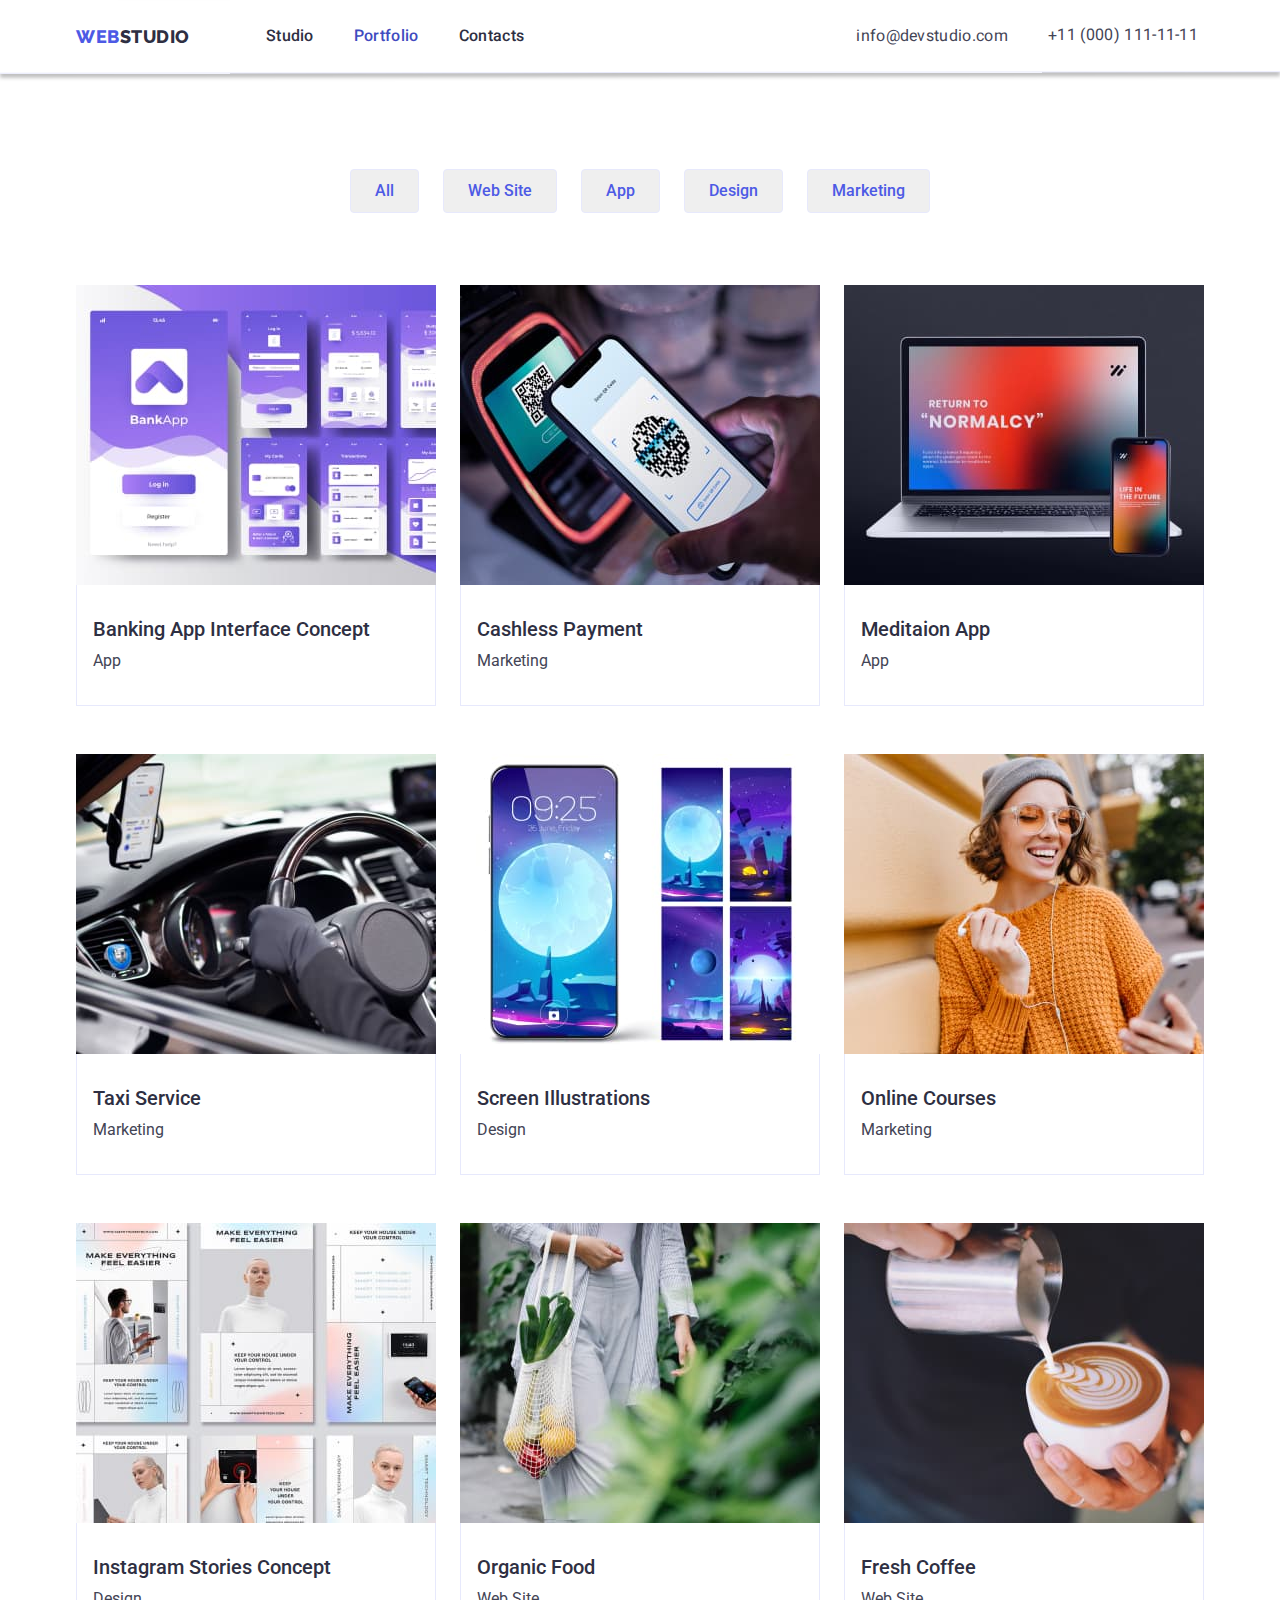
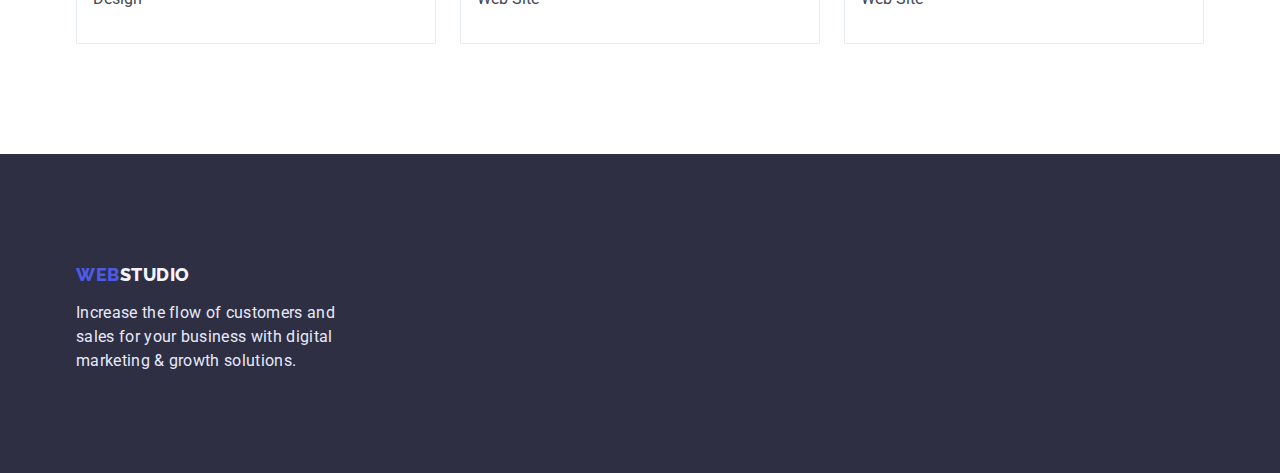
==== portfolio.html @ 9b11d1d2 "upgr" ====
<!DOCTYPE html>
<html lang="en">
  <head>
    <meta charset="UTF-8" />
    <meta http-equiv="X-UA-Compatible" content="IE=edge" />
    <meta name="viewport" content="width=device-width, initial-scale=1.0" />
    <title>Document</title>
    <link
      rel="stylesheet"
      href="https://cdn.jsdelivr.net/npm/modern-normalize@1.1.0/modern-normalize.min.css"
    />
    <link rel="preconnect" href="https://fonts.googleapis.com" />
    <link rel="preconnect" href="https://fonts.gstatic.com" crossorigin />
    <link
      href="https://fonts.googleapis.com/css2?family=Raleway:wght@800&family=Roboto:wght@400;500;700;900&display=swap"
      rel="stylesheet"
    />
    <link rel="stylesheet" href="./css/styles.css" />
  </head>
  <body>
    <!-- HEADER -->
    <header class="top-header">
      <div class="container page-header-container">
        <nav class="navigation">
          <a class="link logo" href="./index.html"
            ><span class="logo-span">Web</span>Studio</a
          >
          <ul class="menu list">
            <li class="menu-item">
              <a class="menu-nav link" href="./index.html">Studio</a>
            </li>
            <li class="menu-item">
              <a class="menu-nav link studio-after" href="./portfolio.html"
                >Portfolio</a
              >
            </li>
            <li class="menu-item">
              <a class="menu-nav link" href="">Contacts</a>
            </li>
          </ul>
        </nav>
        <address class="address-content">
          <ul class="list contact">
            <li>
              <a class="link mail address" href="mailto:info@devstudio.com"
                >info@devstudio.com</a
              >
            </li>
            <li class="number">
              <a class="phone-number link address" href="tel:+110001111111"
                >+11 (000) 111-11-11</a
              >
            </li>
          </ul>
        </address>
      </div>
    </header>
    <!-- PAGE -->
    <main>
      <section class="section-portfolio section">
        <div class="container">
          <h1 class="visually-hidden">Portfolio</h1>
          <ul class="list buttons">
            <li class="buttons-item">
              <button class="modal-button button-text" type="button">
                All
              </button>
            </li>
            <li class="buttons-item">
              <button class="modal-button button-text" type="button">
                Web Site
              </button>
            </li>
            <li class="buttons-item">
              <button class="modal-button button-text" type="button">
                App
              </button>
            </li>
            <li class="buttons-item">
              <button class="modal-button button-text" type="button">
                Design
              </button>
            </li>
            <li class="buttons-item">
              <button class="modal-button button-text" type="button">
                Marketing
              </button>
            </li>
          </ul>
          <!-- UL2 -->
          <ul class="list images">
            <li class="picture-item">
              <img
                class="images-picture"
                src="./images/interface.jpg"
                alt="interface"
                width="360"
              />
              <div class="subject-text-container">
                <h2 class="images-subject">Banking App Interface Concept</h2>
                <p class="images-text">App</p>
              </div>
            </li>
            <li class="picture-item">
              <img
                class="images-picture"
                src="./images/phoneqr.jpg"
                alt="phoneqrcod"
                width="360"
              />
              <div class="subject-text-container">
                <h2 class="images-subject">Cashless Payment</h2>
                <p class="images-text">Marketing</p>
              </div>
            </li>
            <li class="picture-item">
              <img
                class="images-picture"
                src="./images/gadgets.jpg"
                alt="gadgets"
                width="360"
              />
              <div class="subject-text-container">
                <h2 class="images-subject">Meditaion App</h2>
                <p class="images-text">App</p>
              </div>
            </li>
            <li class="picture-item">
              <img
                class="images-picture"
                src="./images/car.jpg"
                alt="car"
                width="360"
              />
              <div class="subject-text-container">
                <h2 class="images-subject">Taxi Service</h2>
                <p class="images-text">Marketing</p>
              </div>
            </li>
            <li class="picture-item">
              <img
                class="images-picture"
                src="./images/phone.jpg"
                alt="phonescreen"
                width="360"
              />
              <div class="subject-text-container">
                <h2 class="images-subject">Screen Illustrations</h2>
                <p class="images-text">Design</p>
              </div>
            </li>
            <li class="picture-item">
              <img
                class="images-picture"
                src="./images/womansmile.jpg"
                alt="womansmile"
                width="360"
              />
              <div class="subject-text-container">
                <h2 class="images-subject">Online Courses</h2>
                <p class="images-text">Marketing</p>
              </div>
            </li>
            <li class="picture-item">
              <img
                class="images-picture"
                src="./images/panelsetup.jpg"
                alt="panelsetup"
                width="360"
              />
              <div class="subject-text-container">
                <h2 class="images-subject">Instagram Stories Concept</h2>
                <p class="images-text">Design</p>
              </div>
            </li>
            <li class="picture-item">
              <img
                class="images-picture"
                src="./images/womaningray.jpg"
                alt="womaningray"
                width="360"
              />
              <div class="subject-text-container">
                <h2 class="images-subject">Organic Food</h2>
                <p class="images-text">Web Site</p>
              </div>
            </li>
            <li class="picture-item">
              <img
                class="images-picture"
                src="./images/coffee.jpg"
                alt="coffee"
                width="360"
              />
              <div class="subject-text-container">
                <h2 class="images-subject">Fresh Coffee</h2>
                <p class="images-text">Web Site</p>
              </div>
            </li>
          </ul>
        </div>
      </section>
    </main>
    <!-- FOOTER -->
    <footer class="holder section">
      <div class="page-footer-holder container">
        <a class="link logo" href="./index.html"
          ><span class="logo-span">Web</span>
          <span class="holder-span">Studio</span></a
        >
        <p class="holder-text">
          Increase the flow of customers and sales for your business with
          digital marketing & growth solutions.
        </p>
      </div>
    </footer>
  </body>
</html>
---- css/styles.css ----
:root {
  --main-color: #434455;
  --main-title-color: #2e2f42;
  --accent-hoverfa-color: #404bbf;
  --phon-white-color: #ffffff;
  --ocean-color: #4d5ae5;
  --phon-special-color: #f4f4fd;
  --additional-color: #e7e9fc;
}
body {
  font-family: 'Roboto', sans-serif;
  font-size: 16px;
  font-weight: 400;
  line-height: 1.5;
  color: var(--main-title-color);
}
.list {
  list-style: none;
  padding: 0;
  margin: 0;
}
.link {
  text-decoration: none;
}

h1,
h2,
h3,
h4,
p {
  margin-top: 0;
  margin-bottom: 0;
}
ul,
ol {
  margin-top: 0;
  margin-bottom: 0;
  padding-left: 0;
}
img {
  display: block;
  max-width: 100%;
  height: auto;
}
button {
  cursor: pointer;
}
.container {
  width: 1158px;
  margin-left: auto;
  margin-right: auto;
  padding-left: 15px;
  padding-right: 15px;
}
.page-header-container {
  display: flex;
}
.navigation {
  display: flex;
  align-items: center;
}
.menu {
  display: flex;
  align-items: center;
}
.contact {
  display: flex;
  align-items: center;
}
.logo {
  margin-right: 76px;
}
.menu-item:not(:last-child) {
  margin-right: 40px;
}
.address-content {
  margin-left: 332px;
}
.number {
  margin-left: 40px;
}
.top-header {
  padding-top: 24px;
  padding-bottom: 24px;
}

.page-hero-container {
  display: flex;
  justify-content: center;
  align-items: center;
  flex-direction: column;
}
.modal-btn {
  display: flex;
  align-items: center;
}
.page-start-container {
  display: flex;
}
.start-item {
  display: flex;
  gap: 24px;
}
.start-paragraph {
  margin-bottom: 8px;
}
.content-container-item {
  display: flex;
  justify-content: center;
}
.content-item:not(:nth-child(3n)) {
  margin-right: 24px;
}
.subject {
  text-align: center;
  margin-bottom: 72px;
}
.aside-container-item {
  display: flex;
  gap: 24px;
}
.aside-item {
  flex-direction: column;
  background-color: var(--phon-white-color);
  box-shadow: 0px 1px 6px rgba(46, 47, 66, 0.08),
    0px 1px 1px rgba(46, 47, 66, 0.16), 0px 2px 1px rgba(46, 47, 66, 0.08);
  border-radius: 0px 0px 4px 4px;
}
.container-subtitle-aside {
  padding-top: 32px;
  padding-bottom: 32px;
}

.subtitle {
  text-align: center;
}
.aside-desc {
  text-align: center;
}

/* ==============================PORTFOLIOFLEX===================== */
.buttons {
  display: flex;
  align-items: center;
  gap: 24px;
  margin-bottom: 72px;
  justify-content: center;
}
.images {
  display: flex;
  column-gap: 24px;
  row-gap: 48px;
  flex-wrap: wrap;
}
.images-subject {
  margin-bottom: 8px;
}

/* ===============================================HEADER================================== */
/*===================================LOGO===============================*/
.top-header {
  border-bottom: 1px solid var(--additional-color);
  box-shadow: 0px 4px 4px rgba(0, 0, 0, 0.25);
  transform: rotate(-0.07deg);
  margin-left: auto;
  margin-right: auto;
}
.logo-span {
  color: var(--ocean-color);
}
.logo {
  font-family: 'Raleway', sans-serif;
  font-weight: 800;
  font-size: 18px;
  line-height: 1.17;
  display: flex;
  align-items: center;
  letter-spacing: 0.03em;
  text-transform: uppercase;
  color: var(--main-title-color);
}
/*===========================NAVIGATION================================*/
.menu-nav {
  font-weight: 500;
  letter-spacing: 0.02em;
  color: var(--main-title-color);
}
.menu-nav:hover,
.menu-nav:focus {
  color: var(--accent-hoverfa-color);
}
.studio-after {
  color: var(--accent-hoverfa-color);
}

/*=================================ADDRESS==============================*/
.mail {
  font-style: normal;
  letter-spacing: 0.02em;
  color: var(--main-color);
}
.phone-number {
  font-style: normal;
  letter-spacing: 0.02em;
  color: var(--main-color);
}
.address :active {
  color: var(--accent-hoverfa-color);
}
.address:hover,
.address:focus {
  color: var(--accent-hoverfa-color);
}
/*==================================MAIN SECTION1==============================*/
.section {
  padding-top: 188px;
  padding-bottom: 188px;
}
.hero-background {
  max-width: 1440px;
  height: 600px;
  background-image: linear-gradient(
      rgba(46, 47, 66, 0.7),
      rgba(46, 47, 66, 0.7)
    ),
    url(../images/people-office.jpg);
  background-repeat: no-repeat;
  background-position: center;
  background-attachment: fixed;
  background-size: contain;
  margin-left: auto;
  margin-right: auto;
}
.hero {
  width: 496px;
  font-weight: 700;
  font-size: 56px;
  line-height: 1.07;
  letter-spacing: 0.02em;
  color: var(--phon-white-color);
  margin-bottom: 48px;
  text-align: center;
}
.modal-btn {
  flex-direction: row;
  padding: 16px 32px;
  gap: 10px;
  background: var(--ocean-color);
  border: 1px var(--ocean-color);
  border-radius: 4px;
  padding-top: 16px;
  padding-right: 32px;
  padding-bottom: 16px;
  padding-left: 32px;
  max-width: 169px;
}
.modal-btn:hover,
.modal-btn:focus {
  background: var(--accent-hoverfa-color);
}

.modal-btn:active {
  color: var(--accent-hoverfa-color);
}
.modal-text:active {
  color: var(--phon-white-color);
}
.modal-text {
  font-family: inherit;
  font-weight: 500;
  color: var(--phon-white-color);
  background: var(--ocean-color);
}
/*=====================================SECTION2==============================*/
.start {
  padding-top: 120px;
  padding-bottom: 60px;
}
.start-paragraph-text {
  width: 264px;
}
.start-paragraph {
  font-weight: 500;
  font-size: 20px;
  line-height: 1.2;
  letter-spacing: 0.02em;
  color: var(--main-title-color);
}
.start-text {
  letter-spacing: 0.02em;
  color: var(--main-color);
}
/*=====================================SECTION3=============================*/
.content {
  padding-top: 60px;
  padding-bottom: 120px;
}
.subject {
  font-weight: 700;
  font-size: 36px;
  line-height: 1.11;
  letter-spacing: 0.02em;
  color: var(--main-title-color);
}
.content-pic {
  background: linear-gradient(
    0deg,
    rgba(77, 90, 229, 0.1),
    rgba(77, 90, 229, 0.1)
  );
  background-blend-mode: soft-light, normal;
  border: 1px solid var(--additional-color);
}
.start, /*SECTION2*/
.content,/*SECTION3*/
.section-portfolio {
  background-color: var(--phon-white-color);
}
/*=========================================SECTION4=================================*/
.subtitle {
  font-weight: 500;
  font-size: 20px;
  line-height: 1.2;
  color: var(--main-title-color);
  margin-bottom: 8px;
}
.aside-desc {
  letter-spacing: 0.02em;
  color: var(--main-color);
}
.aside {
  background-color: var(--phon-special-color);
  padding-top: 120px;
  padding-bottom: 110px;
}
/*================================FOOTER=====================================*/
.holder {
  background: var(--main-title-color);
  padding-top: 110px;
  padding-bottom: 100px;
}
.holder-span {
  font-family: 'Raleway', sans-serif;
  font-weight: 800;
  font-size: 18px;
  line-height: 1.17;
  color: var(--phon-special-color);
}
.holder-text {
  line-height: 1.5;
  letter-spacing: 0.02em;
  color: var(--additional-color);
  margin-top: 16px;
  width: 264px;
}

/* ==========================================PORTFOLIO===================================== */
/* HEADER IN STUDIO */
.section-portfolio {
  padding-top: 96px;
  padding-bottom: 110px;
}
.visually-hidden {
  position: absolute;
  width: 1px;
  height: 1px;
  margin: -1px;
  border: 0;
  padding: 0;
  white-space: nowrap;
  clip-path: inset(100%);
  clip: rect(0 0 0 0);
  overflow: hidden;
}
.modal-button {
  border: 1px solid var(--additional-color);
  border-radius: 4px;
}
.modal-button:hover,
.modal-button:focus {
  background: var(--accent-hoverfa-color);
  box-shadow: 0px 3px 1px rgba(0, 0, 0, 0.1), 0px 2px 1px rgba(0, 0, 0, 0.08),
    0px 2px 2px rgba(0, 0, 0, 0.12);
  border-radius: 4px;
  border: 1px solid var(--accent-hoverfa-color);
}
.modal-button:active {
  background: var(--accent-hoverfa-color);
}

.button-text {
  font-family: inherit;
  font-weight: 500;
  color: var(--ocean-color);
  padding: 12px 24px;
}
.button-text:hover,
.button-text:focus {
  color: var(--phon-white-color);
}
.subject-text-container {
  background: var(--phon-white-color);
  border: 1px solid var(--additional-color);
  border-top: none;
  padding: 32px 16px;
}
.images-subject {
  font-weight: 500;
  font-size: 20px;
  line-height: 1.2;
  color: var(--main-title-color);
}
.images-text {
  color: var(--main-color);
}
/* FOOTER IN STUDIO */
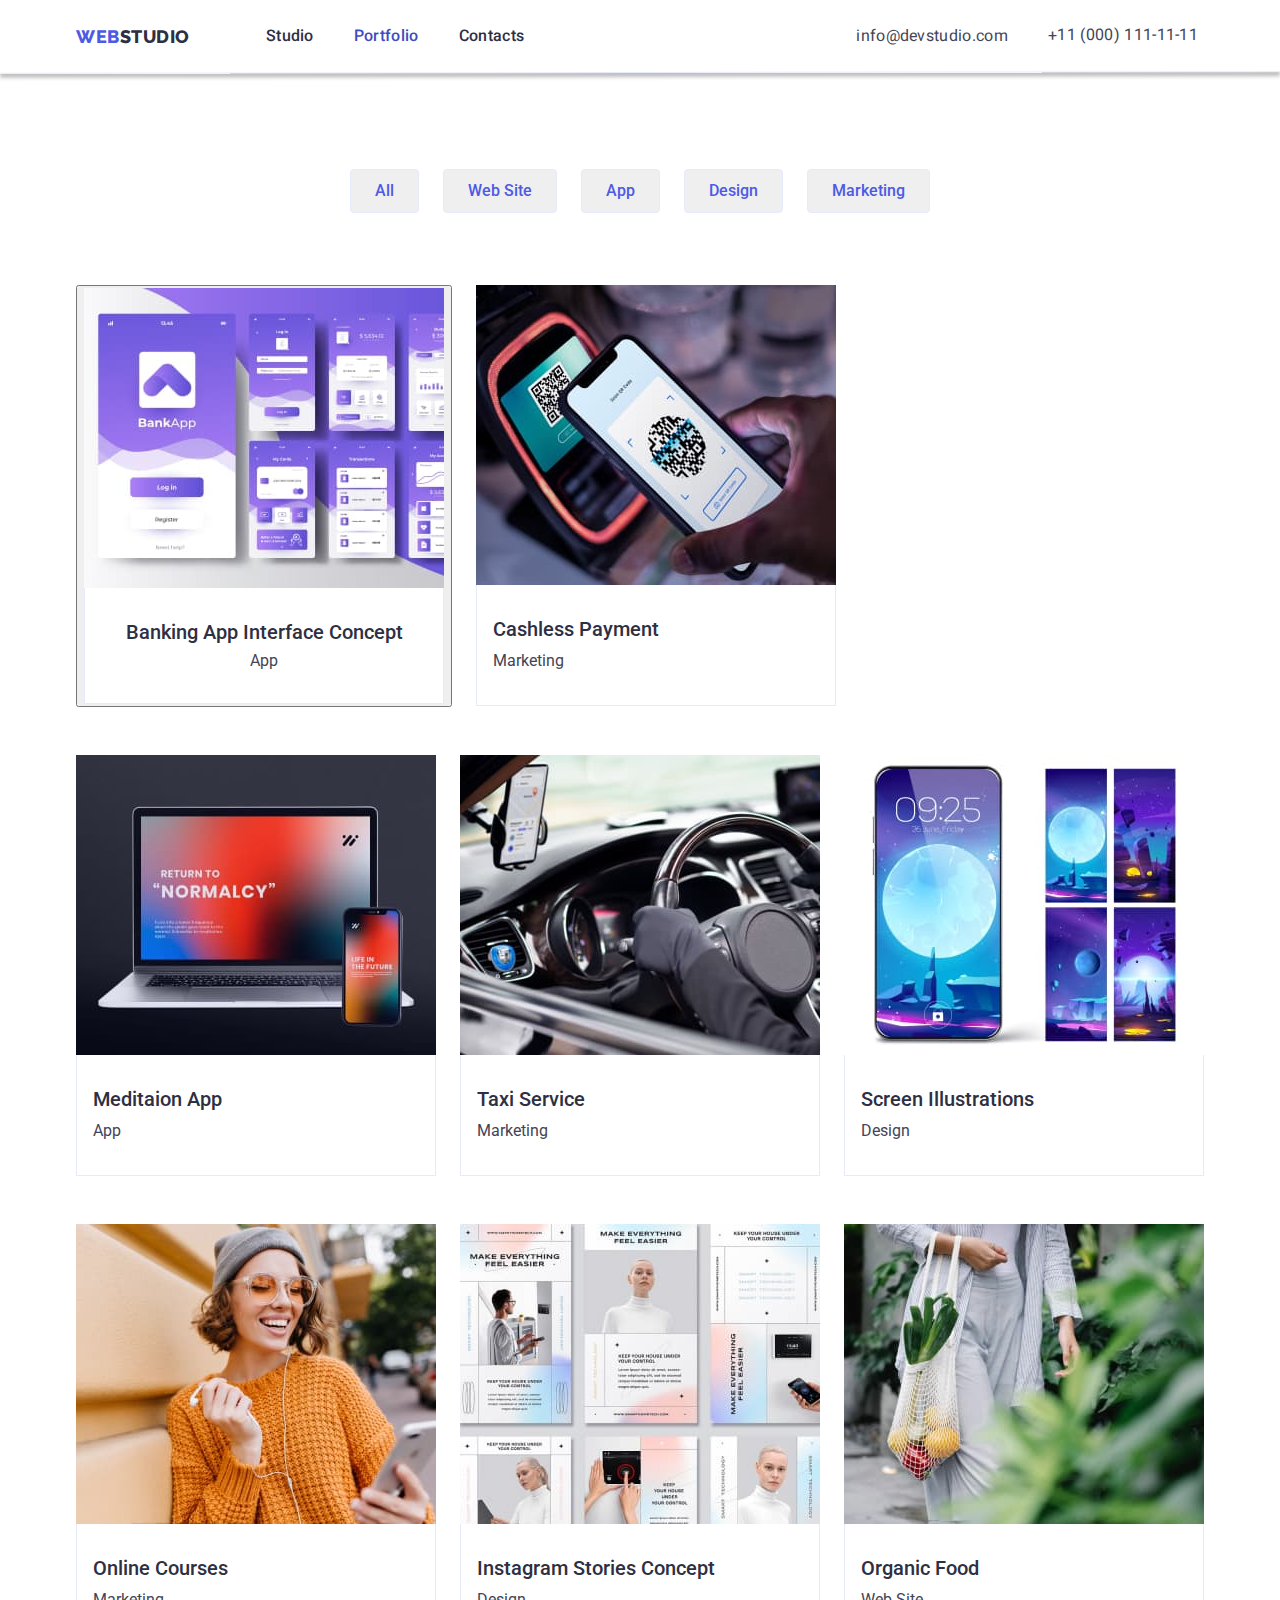
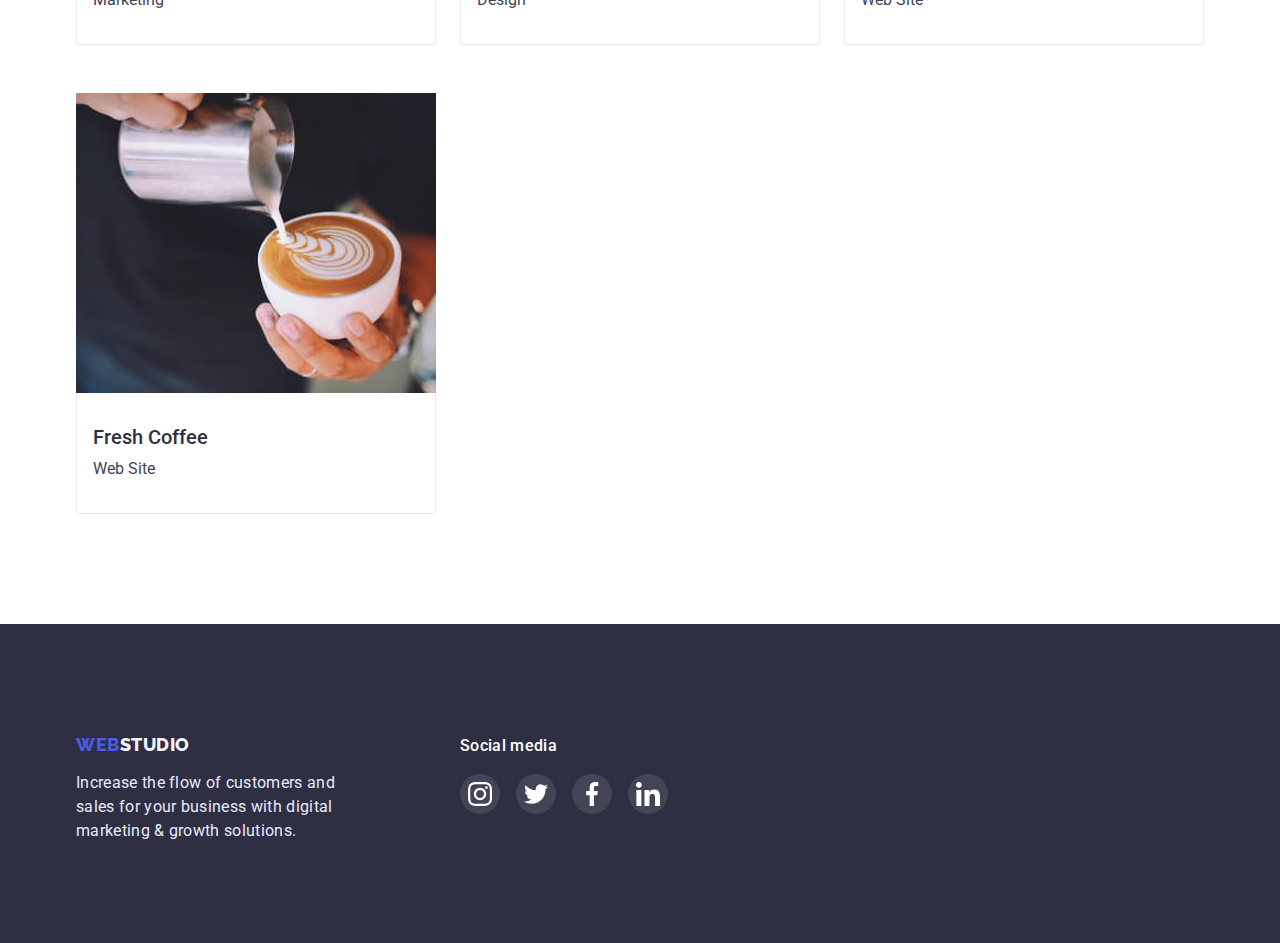
==== commit df04dda6: "upgricon" ====
--- a/portfolio.html
+++ b/portfolio.html
@@ -90,16 +90,18 @@
           <!-- UL2 -->
           <ul class="list images">
             <li class="picture-item">
-              <img
-                class="images-picture"
-                src="./images/interface.jpg"
-                alt="interface"
-                width="360"
-              />
-              <div class="subject-text-container">
-                <h2 class="images-subject">Banking App Interface Concept</h2>
-                <p class="images-text">App</p>
-              </div>
+              <button type="button" class="images-link-picture">
+                <img
+                  class="images-picture"
+                  src="./images/interface.jpg"
+                  alt="interface"
+                  width="360"
+                />
+                <div class="subject-text-container">
+                  <h2 class="images-subject">Banking App Interface Concept</h2>
+                  <p class="images-text">App</p>
+                </div>
+              </button>
             </li>
             <li class="picture-item">
               <img
@@ -203,15 +205,50 @@
     </main>
     <!-- FOOTER -->
     <footer class="holder section">
-      <div class="page-footer-holder container">
-        <a class="link logo" href="./index.html"
-          ><span class="logo-span">Web</span>
-          <span class="holder-span">Studio</span></a
-        >
-        <p class="holder-text">
-          Increase the flow of customers and sales for your business with
-          digital marketing & growth solutions.
-        </p>
+      <div class="container container-holder">
+        <div class="page-footer-holder">
+          <a class="link logo" href="./index.html"
+            ><span class="logo-span">Web</span>
+            <span class="holder-span">Studio</span></a
+          >
+          <p class="holder-text">
+            Increase the flow of customers and sales for your business with
+            digital marketing & growth solutions.
+          </p>
+        </div>
+        <div class="holder-container-icons">
+          <h2 class="holder-icon-subtitle">Social media</h2>
+          <ul class="list holder-list">
+            <li class="holder-item">
+              <a class="holder-link" href="https://www.instagram.com/">
+                <svg class="holder-icon" width="24" height="24">
+                  <use href="./images/icons.svg#icon-instagram"></use>
+                </svg>
+              </a>
+            </li>
+            <li class="holder-item">
+              <a class="holder-link" href="https://twitter.com/">
+                <svg class="holder-icon" width="24" height="24">
+                  <use href="./images/icons.svg#icon-twitter"></use>
+                </svg>
+              </a>
+            </li>
+            <li class="holder-item">
+              <a class="holder-link" href="https://www.facebook.com">
+                <svg class="holder-icon" width="24" height="24">
+                  <use href="./images/icons.svg#icon-facebook"></use>
+                </svg>
+              </a>
+            </li>
+            <li class="holder-item">
+              <a class="holder-link" href="https://ru.linkedin.com/">
+                <svg class="holder-icon" width="24" height="24">
+                  <use href="./images/icons.svg#icon-linkedin"></use>
+                </svg>
+              </a>
+            </li>
+          </ul>
+        </div>
       </div>
     </footer>
   </body>
--- a/css/styles.css
+++ b/css/styles.css
@@ -6,6 +6,7 @@
   --ocean-color: #4d5ae5;
   --phon-special-color: #f4f4fd;
   --additional-color: #e7e9fc;
+  --icon-fill-color: #8e8f99;
 }
 body {
   font-family: 'Roboto', sans-serif;
@@ -218,16 +219,15 @@
 }
 .hero-background {
   max-width: 1440px;
-  height: 600px;
   background-image: linear-gradient(
       rgba(46, 47, 66, 0.7),
       rgba(46, 47, 66, 0.7)
     ),
     url(../images/people-office.jpg);
   background-repeat: no-repeat;
-  background-position: center;
+  background-position: 50% 0%;
   background-attachment: fixed;
-  background-size: contain;
+  background-size: 1440px 600px;
   margin-left: auto;
   margin-right: auto;
 }
@@ -272,6 +272,7 @@
   background: var(--ocean-color);
 }
 /*=====================================SECTION2==============================*/
+
 .start {
   padding-top: 120px;
   padding-bottom: 60px;
@@ -290,6 +291,7 @@
   letter-spacing: 0.02em;
   color: var(--main-color);
 }
+
 /*=====================================SECTION3=============================*/
 .content {
   padding-top: 60px;
@@ -313,6 +315,7 @@
 }
 .start, /*SECTION2*/
 .content,/*SECTION3*/
+.clients,/*SECTION5*/
 .section-portfolio {
   background-color: var(--phon-white-color);
 }
@@ -331,13 +334,55 @@
 .aside {
   background-color: var(--phon-special-color);
   padding-top: 120px;
+  padding-bottom: 120px;
+}
+/* ======================================SECTION5========================================= */
+.clients {
+  padding-top: 120px;
   padding-bottom: 110px;
 }
+.clients-subtitle {
+  font-weight: 700;
+  font-size: 36px;
+  line-height: 1.12;
+  text-align: center;
+  letter-spacing: 0.02em;
+  color: var(--main-title-color);
+  margin-bottom: 72px;
+}
+.clients-list {
+  display: flex;
+  gap: 24px;
+  justify-content: center;
+}
+.clients-item {
+  width: 168px;
+  height: 88px;
+}
+.clients-link {
+  display: flex;
+  width: 100%;
+  height: 100%;
+  align-items: center;
+  justify-content: center;
+  fill: var(--icon-fill-color);
+  border: 1px solid var(--icon-fill-color);
+}
+.clients-link:hover,
+.clients-link:focus {
+  fill: var(--accent-hoverfa-color);
+}
 /*================================FOOTER=====================================*/
+.container-holder {
+  display: flex;
+}
 .holder {
   background: var(--main-title-color);
   padding-top: 110px;
   padding-bottom: 100px;
+}
+.holder-logo-link {
+  width: 115px;
 }
 .holder-span {
   font-family: 'Raleway', sans-serif;
@@ -353,7 +398,45 @@
   margin-top: 16px;
   width: 264px;
 }
-
+/* =================================ICON FOOTER====================================== */
+.holder-icon-subtitle {
+  display: flex;
+  justify-content: flex-start;
+  font-weight: 500;
+  font-size: 16px;
+  line-height: 1.5;
+  letter-spacing: 0.02em;
+  color: #ffffff;
+  margin-bottom: 16px;
+}
+.holder-list {
+  display: flex;
+  gap: 16px;
+  justify-content: center;
+}
+.holder-item {
+  width: 40px;
+  height: 40px;
+}
+.holder-link {
+  display: flex;
+  width: 100%;
+  height: 100%;
+  border-radius: 50%;
+  background-color: rgba(255, 255, 255, 0.1);
+  align-items: center;
+  justify-content: center;
+  fill: var(--phon-white-color);
+}
+.holder-link:hover,
+.holder-link:focus {
+  fill: var(--phon-white-color);
+  background-color: #31d0aa;
+}
+.holder-container-icons {
+  width: 208px;
+  margin-left: 120px;
+}
 /* ==========================================PORTFOLIO===================================== */
 /* HEADER IN STUDIO */
 .section-portfolio {
@@ -398,6 +481,11 @@
 .button-text:focus {
   color: var(--phon-white-color);
 }
+
+.images-link-picture:hover {
+  box-shadow: 0px 1px 6px rgba(46, 47, 66, 0.08),
+    0px 1px 1px rgba(46, 47, 66, 0.16), 0px 2px 1px rgba(46, 47, 66, 0.08);
+}
 .subject-text-container {
   background: var(--phon-white-color);
   border: 1px solid var(--additional-color);
@@ -414,3 +502,39 @@
   color: var(--main-color);
 }
 /* FOOTER IN STUDIO */
+/* ======================ICONS====================== */
+/* ==================DECORATIVEICONS SECTION2================= */
+.decorative-container {
+  display: flex;
+  justify-content: center;
+  background-color: var(--phon-special-color);
+  padding-top: 24px;
+  padding-bottom: 24px;
+  margin-bottom: 8px;
+}
+
+/* =========ICONSSOCIAL SECTION4 ========== */
+.socials-list {
+  display: flex;
+  gap: 24px;
+  justify-content: center;
+  margin-top: 8px;
+}
+.socials-item {
+  width: 40px;
+  height: 40px;
+}
+.socials-link {
+  display: flex;
+  width: 100%;
+  height: 100%;
+  background-color: var(--ocean-color);
+  border-radius: 50%;
+  align-items: center;
+  justify-content: center;
+  fill: var(--phon-special-color);
+}
+.socials-link:hover,
+.socials-link:focus {
+  fill: var(--accent-hoverfa-color);
+}
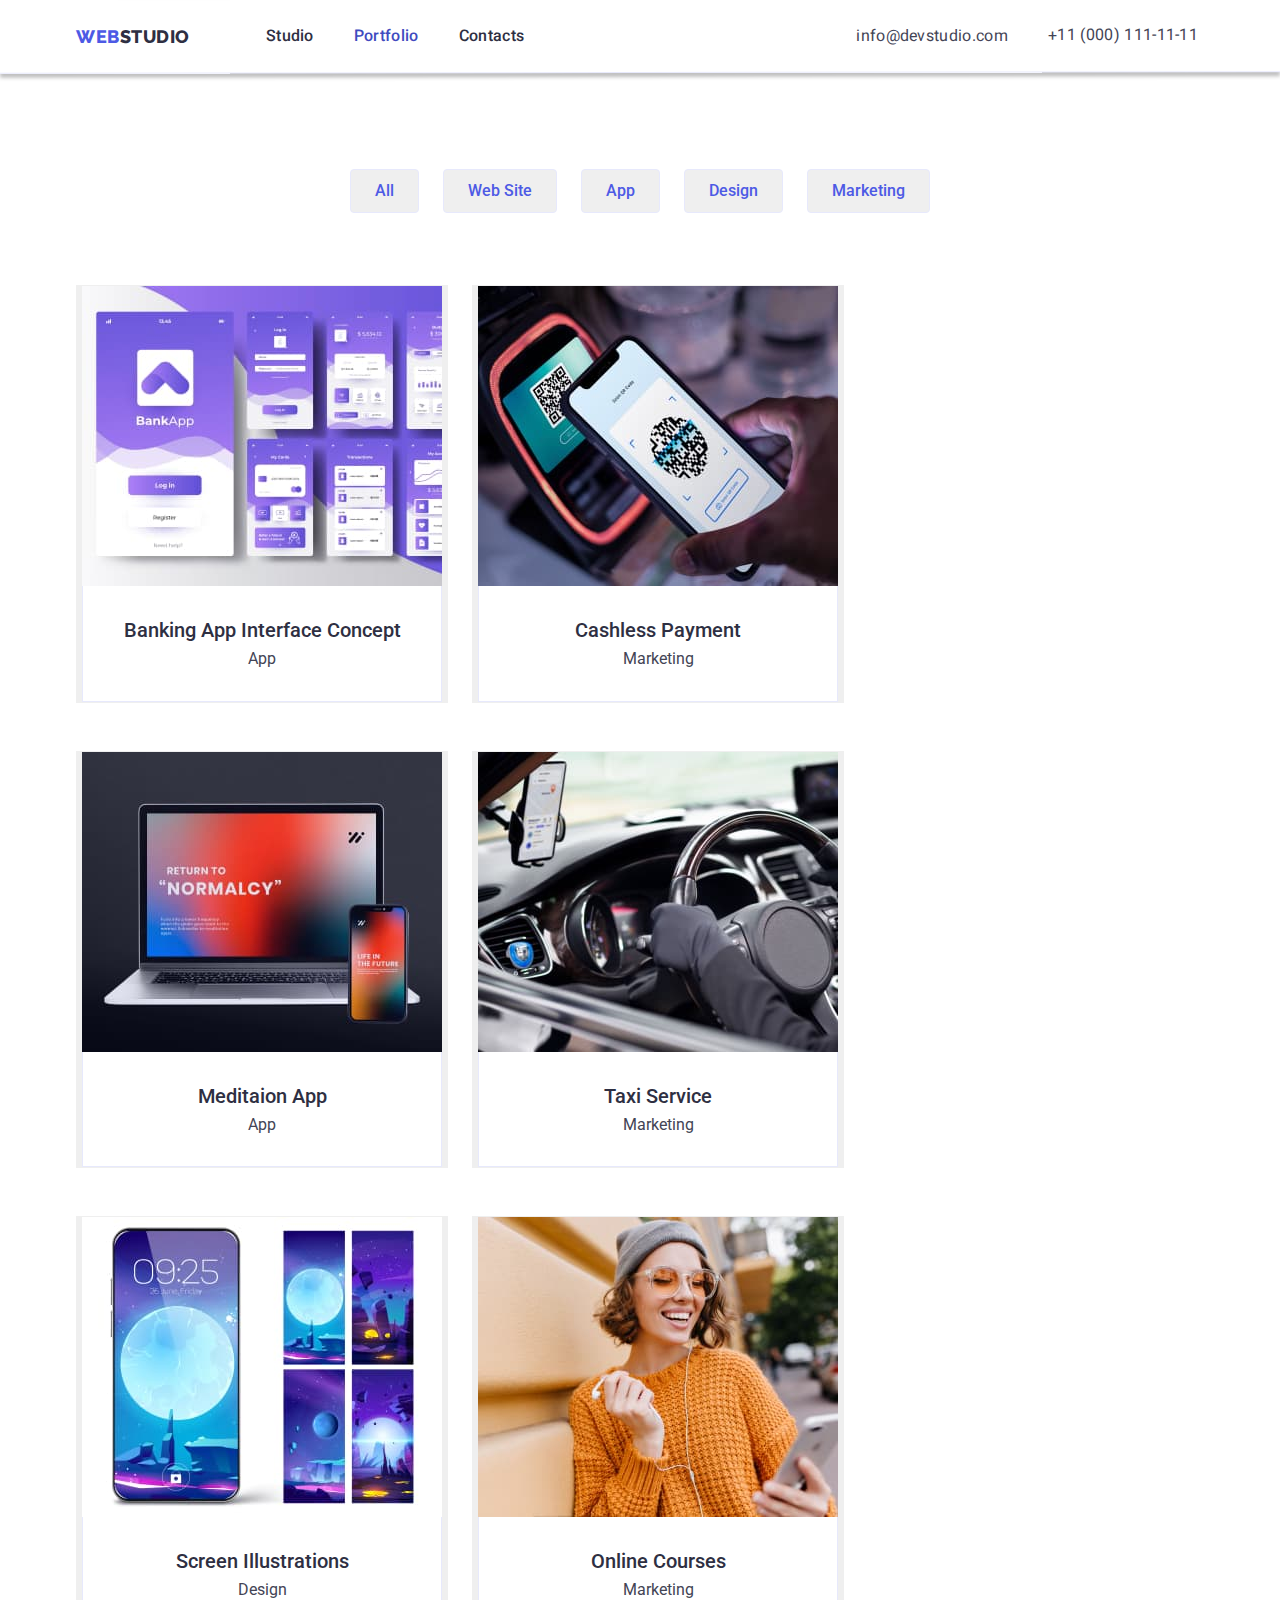
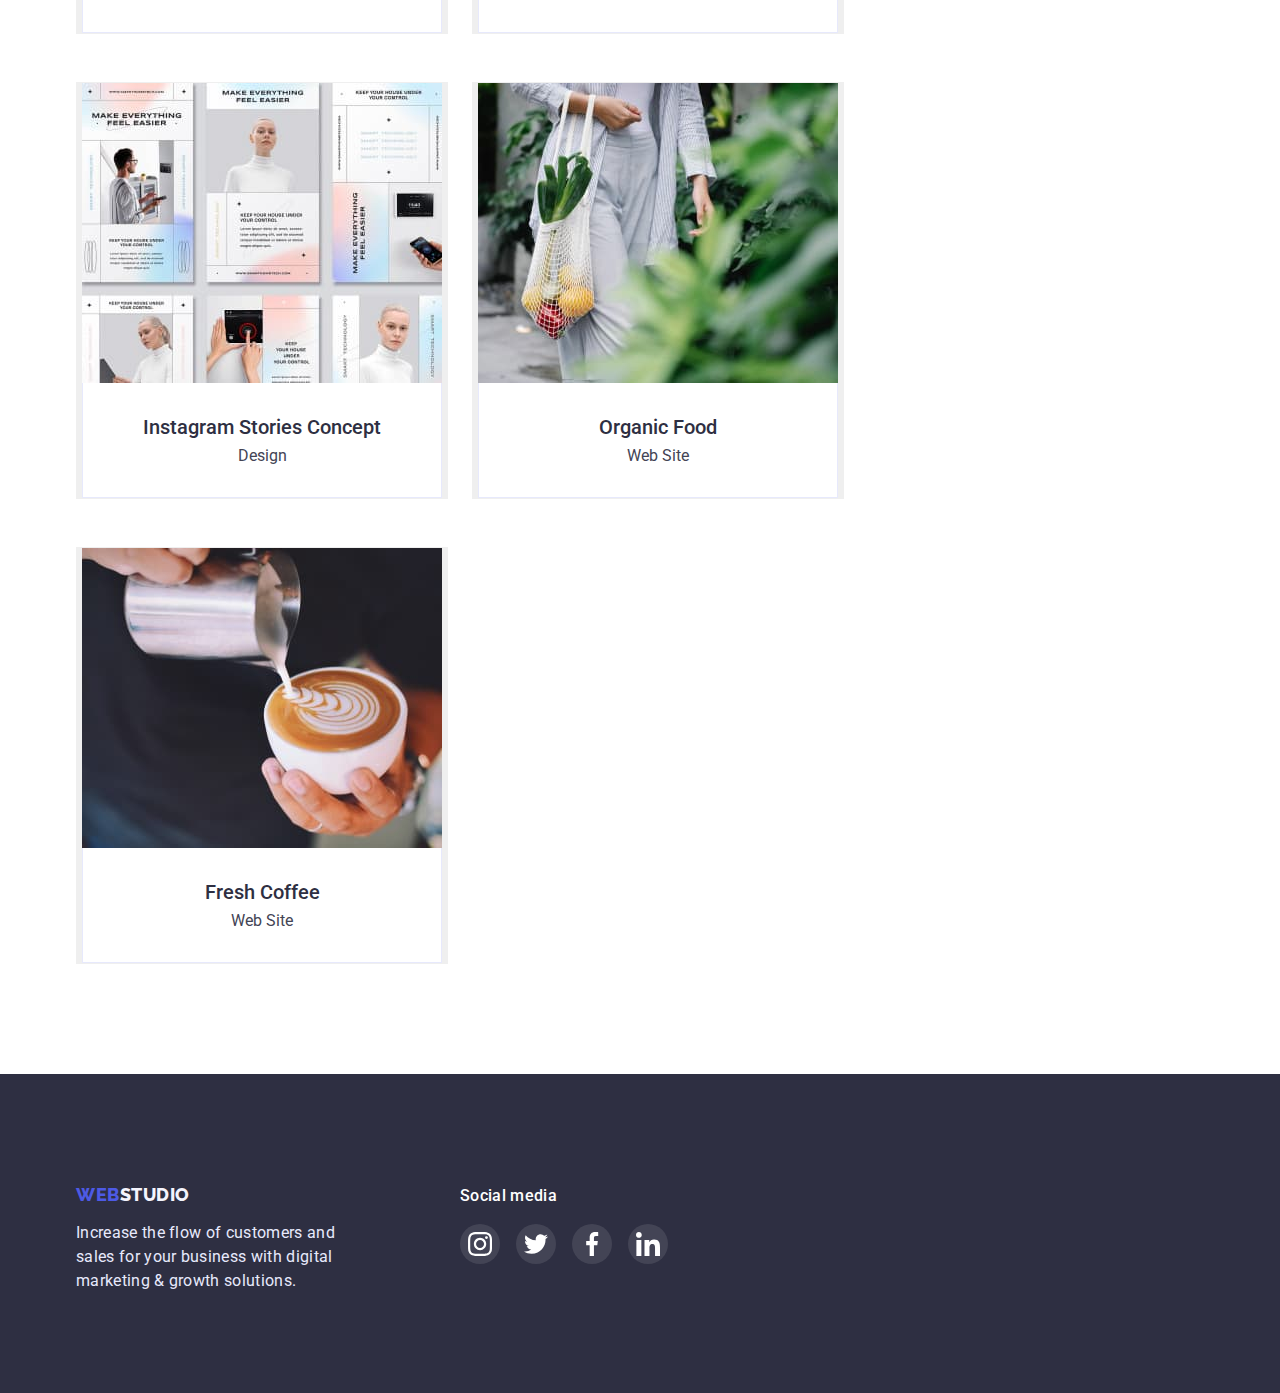
==== commit 176bce68: "upgr" ====
--- a/portfolio.html
+++ b/portfolio.html
@@ -104,100 +104,116 @@
               </button>
             </li>
             <li class="picture-item">
-              <img
-                class="images-picture"
-                src="./images/phoneqr.jpg"
-                alt="phoneqrcod"
-                width="360"
-              />
-              <div class="subject-text-container">
-                <h2 class="images-subject">Cashless Payment</h2>
-                <p class="images-text">Marketing</p>
-              </div>
-            </li>
-            <li class="picture-item">
-              <img
-                class="images-picture"
-                src="./images/gadgets.jpg"
-                alt="gadgets"
-                width="360"
-              />
-              <div class="subject-text-container">
-                <h2 class="images-subject">Meditaion App</h2>
-                <p class="images-text">App</p>
-              </div>
-            </li>
-            <li class="picture-item">
-              <img
-                class="images-picture"
-                src="./images/car.jpg"
-                alt="car"
-                width="360"
-              />
-              <div class="subject-text-container">
-                <h2 class="images-subject">Taxi Service</h2>
-                <p class="images-text">Marketing</p>
-              </div>
-            </li>
-            <li class="picture-item">
-              <img
-                class="images-picture"
-                src="./images/phone.jpg"
-                alt="phonescreen"
-                width="360"
-              />
-              <div class="subject-text-container">
-                <h2 class="images-subject">Screen Illustrations</h2>
-                <p class="images-text">Design</p>
-              </div>
-            </li>
-            <li class="picture-item">
-              <img
-                class="images-picture"
-                src="./images/womansmile.jpg"
-                alt="womansmile"
-                width="360"
-              />
-              <div class="subject-text-container">
-                <h2 class="images-subject">Online Courses</h2>
-                <p class="images-text">Marketing</p>
-              </div>
-            </li>
-            <li class="picture-item">
-              <img
-                class="images-picture"
-                src="./images/panelsetup.jpg"
-                alt="panelsetup"
-                width="360"
-              />
-              <div class="subject-text-container">
-                <h2 class="images-subject">Instagram Stories Concept</h2>
-                <p class="images-text">Design</p>
-              </div>
-            </li>
-            <li class="picture-item">
-              <img
-                class="images-picture"
-                src="./images/womaningray.jpg"
-                alt="womaningray"
-                width="360"
-              />
-              <div class="subject-text-container">
-                <h2 class="images-subject">Organic Food</h2>
-                <p class="images-text">Web Site</p>
-              </div>
-            </li>
-            <li class="picture-item">
-              <img
-                class="images-picture"
-                src="./images/coffee.jpg"
-                alt="coffee"
-                width="360"
-              />
-              <div class="subject-text-container">
-                <h2 class="images-subject">Fresh Coffee</h2>
-                <p class="images-text">Web Site</p>
-              </div>
+              <button type="button" class="images-link-picture">
+                <img
+                  class="images-picture"
+                  src="./images/phoneqr.jpg"
+                  alt="phoneqrcod"
+                  width="360"
+                />
+                <div class="subject-text-container">
+                  <h2 class="images-subject">Cashless Payment</h2>
+                  <p class="images-text">Marketing</p>
+                </div>
+              </button>
+            </li>
+            <li class="picture-item">
+              <button type="button" class="images-link-picture">
+                <img
+                  class="images-picture"
+                  src="./images/gadgets.jpg"
+                  alt="gadgets"
+                  width="360"
+                />
+                <div class="subject-text-container">
+                  <h2 class="images-subject">Meditaion App</h2>
+                  <p class="images-text">App</p>
+                </div>
+              </button>
+            </li>
+            <li class="picture-item">
+              <button type="button" class="images-link-picture">
+                <img
+                  class="images-picture"
+                  src="./images/car.jpg"
+                  alt="car"
+                  width="360"
+                />
+                <div class="subject-text-container">
+                  <h2 class="images-subject">Taxi Service</h2>
+                  <p class="images-text">Marketing</p>
+                </div>
+              </button>
+            </li>
+            <li class="picture-item">
+              <button type="button" class="images-link-picture">
+                <img
+                  class="images-picture"
+                  src="./images/phone.jpg"
+                  alt="phonescreen"
+                  width="360"
+                />
+                <div class="subject-text-container">
+                  <h2 class="images-subject">Screen Illustrations</h2>
+                  <p class="images-text">Design</p>
+                </div>
+              </button>
+            </li>
+            <li class="picture-item">
+              <button type="button" class="images-link-picture">
+                <img
+                  class="images-picture"
+                  src="./images/womansmile.jpg"
+                  alt="womansmile"
+                  width="360"
+                />
+                <div class="subject-text-container">
+                  <h2 class="images-subject">Online Courses</h2>
+                  <p class="images-text">Marketing</p>
+                </div>
+              </button>
+            </li>
+            <li class="picture-item">
+              <button type="button" class="images-link-picture">
+                <img
+                  class="images-picture"
+                  src="./images/panelsetup.jpg"
+                  alt="panelsetup"
+                  width="360"
+                />
+                <div class="subject-text-container">
+                  <h2 class="images-subject">Instagram Stories Concept</h2>
+                  <p class="images-text">Design</p>
+                </div>
+              </button>
+            </li>
+            <li class="picture-item">
+              <button type="button" class="images-link-picture">
+                <img
+                  class="images-picture"
+                  src="./images/womaningray.jpg"
+                  alt="womaningray"
+                  width="360"
+                />
+                <div class="subject-text-container">
+                  <h2 class="images-subject">Organic Food</h2>
+                  <p class="images-text">Web Site</p>
+                </div>
+              </button>
+            </li>
+            <li class="picture-item">
+              <button type="button" class="images-link-picture">
+                <img
+                  class="images-picture"
+                  src="./images/coffee.jpg"
+                  alt="coffee"
+                  width="360"
+                />
+                <div class="subject-text-container">
+                  <h2 class="images-subject">Fresh Coffee</h2>
+                  <p class="images-text">Web Site</p>
+                </div>
+              </button>
             </li>
           </ul>
         </div>
--- a/css/styles.css
+++ b/css/styles.css
@@ -481,10 +481,14 @@
 .button-text:focus {
   color: var(--phon-white-color);
 }
-
+.images-link-picture {
+  border: none;
+  box-shadow: none;
+}
 .images-link-picture:hover {
   box-shadow: 0px 1px 6px rgba(46, 47, 66, 0.08),
     0px 1px 1px rgba(46, 47, 66, 0.16), 0px 2px 1px rgba(46, 47, 66, 0.08);
+  border: none;
 }
 .subject-text-container {
   background: var(--phon-white-color);
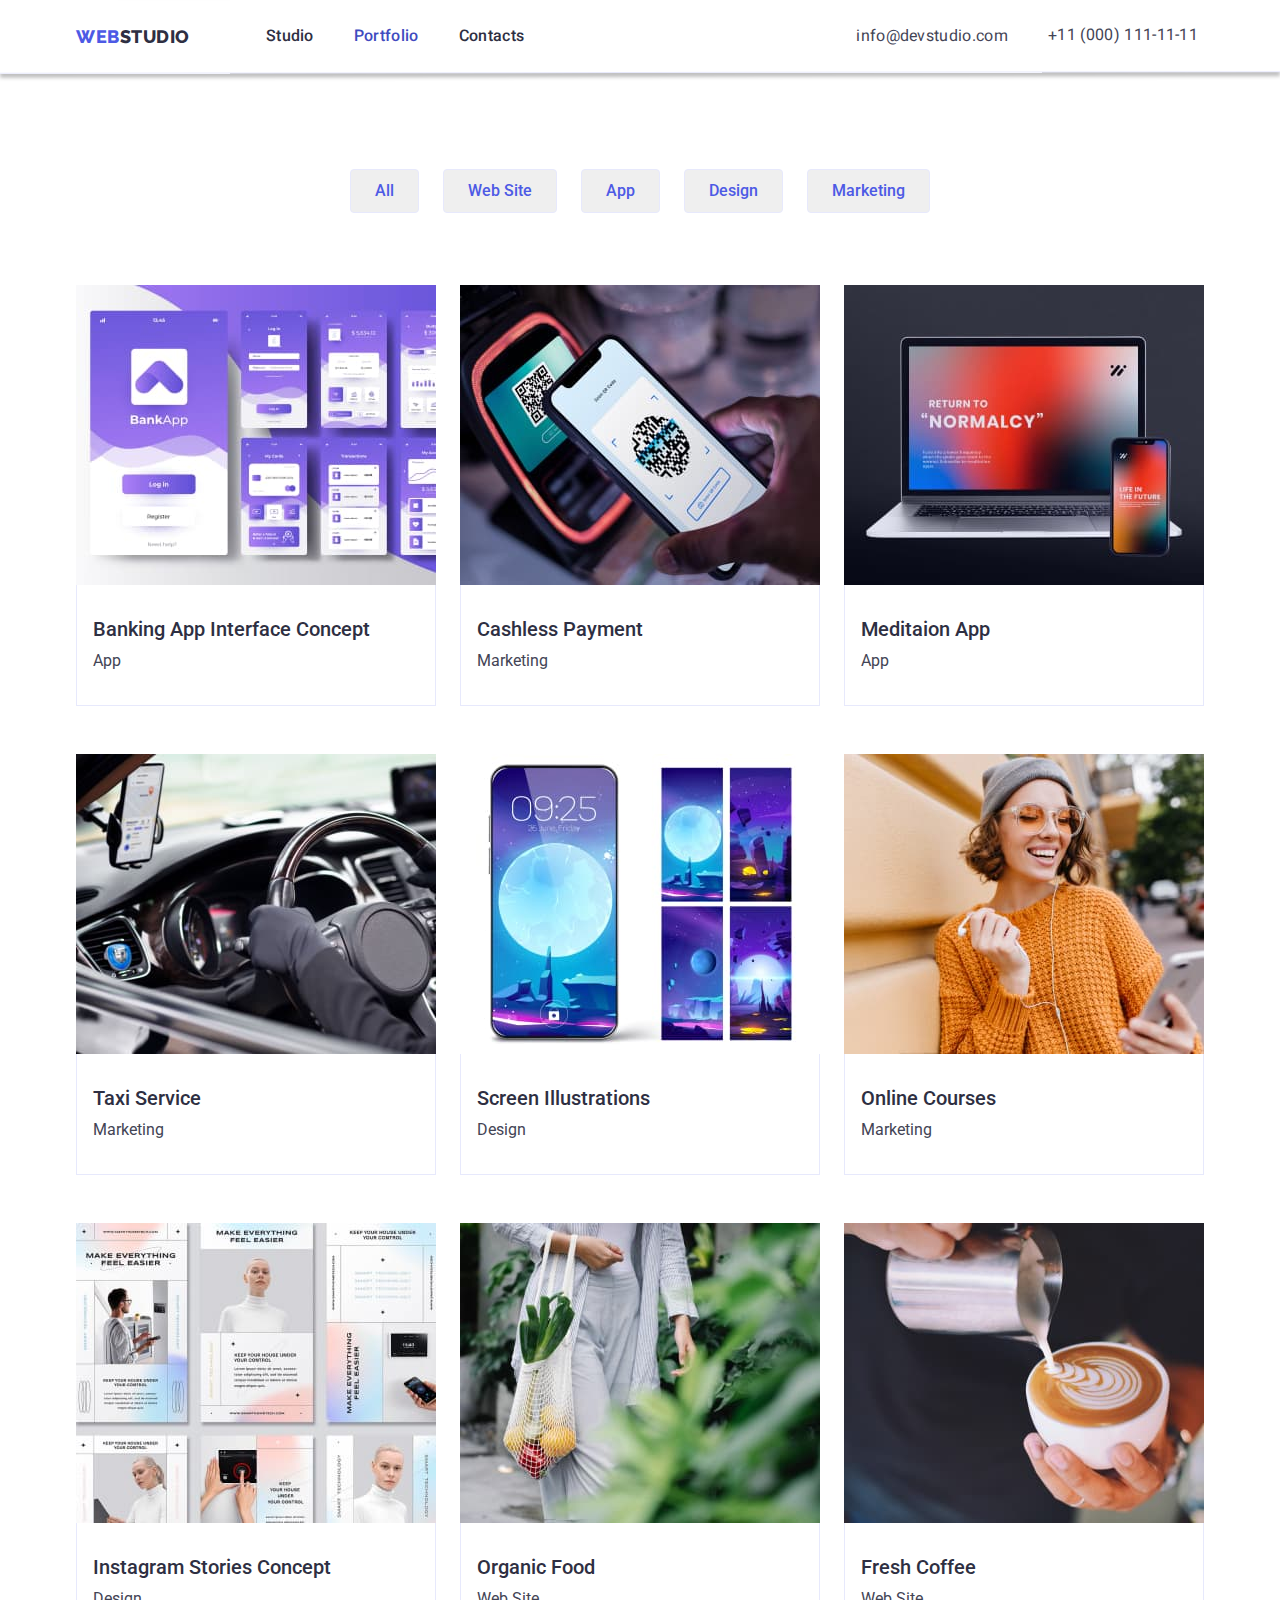
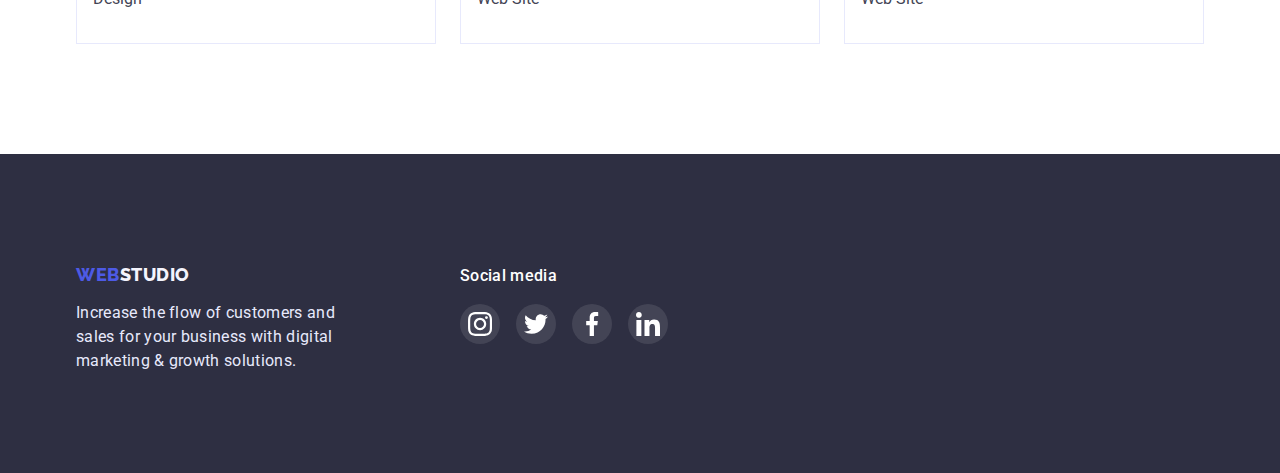
==== commit 7b2abcac: "upgrportfolio" ====
--- a/portfolio.html
+++ b/portfolio.html
@@ -90,8 +90,8 @@
           <!-- UL2 -->
           <ul class="list images">
             <li class="picture-item">
-              <button type="button" class="images-link-picture">
-                <img
+              <a href="#" class="images-link-picture link"
+                ><img
                   class="images-picture"
                   src="./images/interface.jpg"
                   alt="interface"
@@ -101,10 +101,10 @@
                   <h2 class="images-subject">Banking App Interface Concept</h2>
                   <p class="images-text">App</p>
                 </div>
-              </button>
-            </li>
-            <li class="picture-item">
-              <button type="button" class="images-link-picture">
+              </a>
+            </li>
+            <li class="picture-item">
+              <a href="#" class="images-link-picture link">
                 <img
                   class="images-picture"
                   src="./images/phoneqr.jpg"
@@ -115,11 +115,11 @@
                   <h2 class="images-subject">Cashless Payment</h2>
                   <p class="images-text">Marketing</p>
                 </div>
-              </button>
-            </li>
-            <li class="picture-item">
-              <button type="button" class="images-link-picture">
-                <img
+              </a>
+            </li>
+            <li class="picture-item">
+              <a href="#" class="images-link-picture link"
+                ><img
                   class="images-picture"
                   src="./images/gadgets.jpg"
                   alt="gadgets"
@@ -129,11 +129,11 @@
                   <h2 class="images-subject">Meditaion App</h2>
                   <p class="images-text">App</p>
                 </div>
-              </button>
-            </li>
-            <li class="picture-item">
-              <button type="button" class="images-link-picture">
-                <img
+              </a>
+            </li>
+            <li class="picture-item">
+              <a href="#" class="images-link-picture link"
+                ><img
                   class="images-picture"
                   src="./images/car.jpg"
                   alt="car"
@@ -143,10 +143,10 @@
                   <h2 class="images-subject">Taxi Service</h2>
                   <p class="images-text">Marketing</p>
                 </div>
-              </button>
-            </li>
-            <li class="picture-item">
-              <button type="button" class="images-link-picture">
+              </a>
+            </li>
+            <li class="picture-item">
+              <a href="#" class="images-link-picture link">
                 <img
                   class="images-picture"
                   src="./images/phone.jpg"
@@ -157,11 +157,11 @@
                   <h2 class="images-subject">Screen Illustrations</h2>
                   <p class="images-text">Design</p>
                 </div>
-              </button>
-            </li>
-            <li class="picture-item">
-              <button type="button" class="images-link-picture">
-                <img
+              </a>
+            </li>
+            <li class="picture-item">
+              <a href="#" class="images-link-picture link"
+                ><img
                   class="images-picture"
                   src="./images/womansmile.jpg"
                   alt="womansmile"
@@ -171,11 +171,11 @@
                   <h2 class="images-subject">Online Courses</h2>
                   <p class="images-text">Marketing</p>
                 </div>
-              </button>
-            </li>
-            <li class="picture-item">
-              <button type="button" class="images-link-picture">
-                <img
+              </a>
+            </li>
+            <li class="picture-item">
+              <a href="#" class="images-link-picture link"
+                ><img
                   class="images-picture"
                   src="./images/panelsetup.jpg"
                   alt="panelsetup"
@@ -185,11 +185,11 @@
                   <h2 class="images-subject">Instagram Stories Concept</h2>
                   <p class="images-text">Design</p>
                 </div>
-              </button>
-            </li>
-            <li class="picture-item">
-              <button type="button" class="images-link-picture">
-                <img
+              </a>
+            </li>
+            <li class="picture-item">
+              <a href="#" class="images-link-picture link"
+                ><img
                   class="images-picture"
                   src="./images/womaningray.jpg"
                   alt="womaningray"
@@ -199,10 +199,10 @@
                   <h2 class="images-subject">Organic Food</h2>
                   <p class="images-text">Web Site</p>
                 </div>
-              </button>
-            </li>
-            <li class="picture-item">
-              <button type="button" class="images-link-picture">
+              </a>
+            </li>
+            <li class="picture-item">
+              <a href="#" class="images-link-picture link">
                 <img
                   class="images-picture"
                   src="./images/coffee.jpg"
@@ -213,7 +213,7 @@
                   <h2 class="images-subject">Fresh Coffee</h2>
                   <p class="images-text">Web Site</p>
                 </div>
-              </button>
+              </a>
             </li>
           </ul>
         </div>
--- a/css/styles.css
+++ b/css/styles.css
@@ -481,14 +481,11 @@
 .button-text:focus {
   color: var(--phon-white-color);
 }
-.images-link-picture {
-  border: none;
-  box-shadow: none;
-}
+
 .images-link-picture:hover {
+  border: 1px solid #f4f4fd;
   box-shadow: 0px 1px 6px rgba(46, 47, 66, 0.08),
     0px 1px 1px rgba(46, 47, 66, 0.16), 0px 2px 1px rgba(46, 47, 66, 0.08);
-  border: none;
 }
 .subject-text-container {
   background: var(--phon-white-color);
